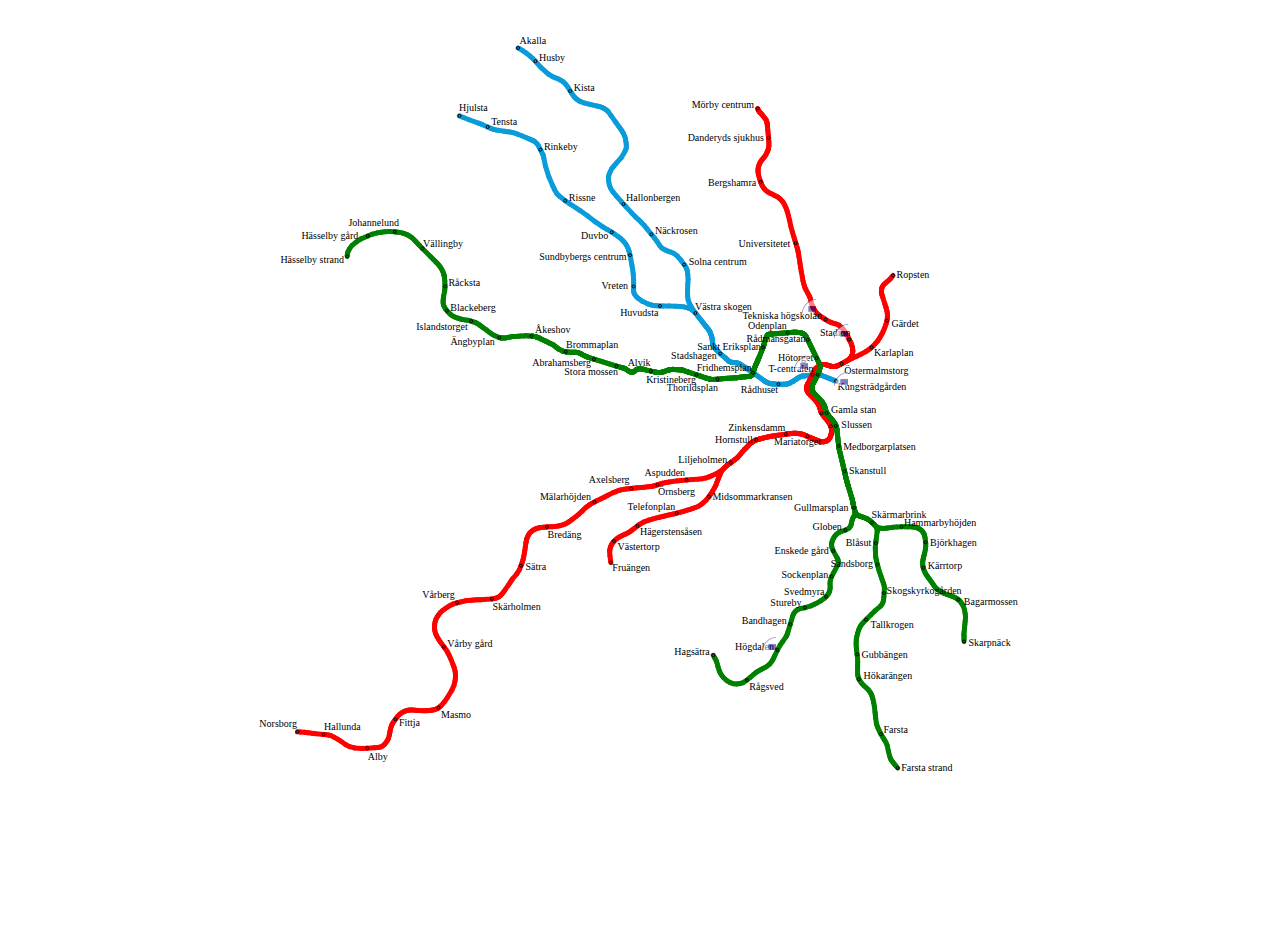
==== index.html @ 30576c3b "Initial version 0.1" ====
<!DOCTYPE html>

<html>
    <head>
    <meta charset="UTF-8">

        <title>Prototype</title>

        <meta name="viewport" content="width=device-width, initial-scale=1">
        <meta name="description" content="Grupp C1">

        <link rel="stylesheet" href="style.css" type="text/css" media="screen" />

        <!-- Internet Explorer -->
        <!--[if lt IE 9]>
            <link rel="stylesheet" type="text/css" href="mapplic/mapplic-ie.css">
            <script type="text/javascript" src="js/html5shiv.js"></script>
        <![endif]-->
    </head>
    <body>
    
    <script>
    function closep() {
        window.location.reload();
    }

    </script>

    <audio id="kung">
          <source src="audio/kung.mp3">
          <source src="audio/kung.ogg">
    </audio>
    <audio id="stadion">
          <source src="audio/stadion.mp3">
          <source src="audio/stadion.ogg">
    </audio>

<div id="container">

    <div class="Bullet_Container">
        <div onClick="document.getElementById('kung').play()" class="SC_Bullet bullet_1" data-showcase='{ 
                    "coords" : "74%,45",
                    "flicker_time":"2500,500",
                    "flicker_size":4.0,
                    "flicker_opacity":"0.5,1",
                    "flicker_color":"#0072bc,#0072bc",
                    "flicker_image":"img/icon.png",
                    "border_radius":"0,0",
                    "border_size":"0,0",
                    "tooltip_offset":"-37,38",
                    "tooltip_close" : "hover",
                    "panel_coords" : "10,50" }'>
        </div>
        <div class="SC_Tooltip tooltip">   
            <p>Kungsträdgården</p>
        </div>
        <div class="SC_Panel panel">
            <div class="popup_content">
                <iframe src="kung.html" width="100%" height="700px" frameBorder="0"></iframe>
            </div>
            <div class="popup_footer">
                <div class="nav">
                <p><a href="#" class="" onClick="window.location.reload()"><img src="img/close.png"/></p></a>
                <p class="SC_Next"><img src="img/tc_next.png">Station</p>
                </div>
            </div>
        </div>   

 <div class="SC_Bullet bullet_2" data-showcase='{ 
                    "coords" : "69%,43",
                    "flicker_time":"2500,500",
                    "flicker_size":4.0,
                    "flicker_opacity":"0.5,1",
                    "flicker_color":"#000000,#000000",
                   "flicker_image":"img/icon.png",
                    "border_radius":"500,700",
                    "border_size":"0,0",
                    "tooltip_offset":"-37,38",
                    "tooltip_close" : "hover",
                    "panel_coords" : "10,50" }'>
        </div>
        <div class="SC_Tooltip tooltip">    
            <p>T-Centralen</p>
        </div>
        <div class="SC_Panel panel">
            <div class="popup_content">
                <iframe src="tc.html" width="100%" height="700px" frameBorder="0"></iframe>
            </div>
            <div class="popup_footer">
                <div class="nav">
                <p><a href="#" class="" onClick="window.location.reload()"><img src="img/close.png"/></p></a>
                <p class="SC_Next"><img src="img/tekniska_next.png">Station</p>
                <p onClick="document.getElementById('kung').play()" class="SC_Prev"><img src="img/kung_prev.png">Station</p>
                </div>
            </div>
        </div>   
              
<div class="SC_Bullet bullet_3" data-showcase='{ 
                    "coords" : "70%,36",
                    "flicker_time":"2500,500",
                    "flicker_size":4.0,
                    "flicker_opacity":"0.5,1",
                    "flicker_color":"#bc0004,#bc0004",
                    "flicker_image":"img/icon.png",
                    "border_radius":"500,700",
                    "border_size":"0,0",
                    "tooltip_offset":"-37,38",
                    "tooltip_close" : "hover",
                    "panel_coords" : "10,50" }'>
        </div>
        <div class="SC_Tooltip tooltip">    
            <p>Tekniska Högskolan</p>
        </div>
        <div class="SC_Panel panel">
            <div class="popup_content">
                <iframe src="tekniska.html" width="100%" height="700px" frameBorder="0"></iframe>       
            </div>
            <div class="popup_footer">
                <div class="nav">
                <p><a href="#" class="" onClick="window.location.reload()"><img src="img/close.png"/></p></a>
                <p onClick="document.getElementById('stadion').play()" class="SC_Next"><img src="img/stadion_next.png">Station</p>  
                <p class="SC_Prev"><img src="img/tc_prev.png">Station</p>                  
                </div>
            </div>
        </div>  

<div onClick="document.getElementById('stadion').play()" class="SC_Bullet bullet_4" data-showcase='{ 
                    "coords" : "74%,39",
                    "flicker_time":"2500,500",
                    "flicker_size":4.0,
                    "flicker_opacity":"0.5,1",
                    "flicker_color":"#bc0004,#bc0004",
                    "flicker_image":"img/icon.png",
                    "border_radius":"500,700",
                    "border_size":"0,0",
                    "tooltip_offset":"-37,38",
                    "tooltip_close" : "hover",
                    "panel_coords" : "10,50" }'>
        </div>
        <div class="SC_Tooltip tooltip">    
            <p>Stadion</p>
        </div>
        <div class="SC_Panel panel">
            <div class="popup_content">
                <iframe src="stadion.html" width="100%" height="700px" frameBorder="0"></iframe>
            </div>
            <div class="popup_footer">
                <div class="nav">
                <p><a href="#" class="" onClick="window.location.reload()"><img src="img/close.png"/></p></a>
                <p class="SC_Next"><img src="img/hogdalen_next.png">Station</p>   
                <p class="SC_Prev"><img src="img/tekniska_prev.png">Station</p>                    
                </div>
            </div>
        </div>  

<div class="SC_Bullet bullet_5" data-showcase='{ 
                    "coords" : "65%,78",
                    "flicker_time":"2500,500",
                    "flicker_size":4.0,
                    "flicker_opacity":"0.5,1",
                    "flicker_color":"#007e01,#007e01",
                    "flicker_image":"img/icon.png",
                    "border_radius":"500,700",
                    "border_size":"0,0",
                    "tooltip_offset":"-37,38",
                    "tooltip_close" : "hover",
                    "panel_coords" : "10,50" }'>
        </div>
        <div class="SC_Tooltip tooltip">    
            <p>Högdalen</p></div>
        <div class="SC_Panel panel">
            <div class="popup_content">
                <iframe src="hogdalen.html" width="100%" height="700px" frameBorder="0"></iframe>
            </div>
            <div class="popup_footer">
                <div class="nav">
                <p><a href="#" class="" onClick="window.location.reload()"><img src="img/close.png"/></p></a>
                <p class="SC_Prev"><img src="img/stadion_prev.png">Station</p>                    
                </div>
            </div>
        </div>  
                   
    </div>

    <div id="content">
        <object class="tree" data="metro_map.svg"  type="image/svg+xml" >
            <embed class="tree" src="metro_map.svg"  type="image/svg+xml" />
        </object>

    </div>
</div>


<script type="text/javascript" src="js/jquery-1.11.1.min.js"></script>
<script type="text/javascript" src="js/jquery-showcase-2.2.min.js"></script>

<script type="text/javascript">
(function($){  //This functions first parameter is named $
   $(window).load(function(){
        $('#container').ShowCase();
   })
})(jQuery);  

 (function($){   jQuery.fn.mouseIsOver = function () {
    if($(this[0]).is(":hover"))
    {
        return true;
    }
    return false;
}; })(jQuery); 

 (function($){   setInterval(function(){
    var $bullet1 = $(".bullet_1");
    var $bullet2 = $(".bullet_2");
    var $bullet3 = $(".bullet_3");
    var $bullet4 = $(".bullet_4");
    var $bullet5 = $(".bullet_5");

    if($bullet1.mouseIsOver()) {
       $bullet1.css("background-image", "url(img/icon_big.png)");
    }
    else if ($bullet2.mouseIsOver()) {
        $bullet2.css("background-image", "url(img/icon_big.png)");
    } 
    else if ($bullet3.mouseIsOver()) {
        $bullet3.css("background-image", "url(img/icon_big.png)");
    } 
    else if ($bullet4.mouseIsOver()) {
        $bullet4.css("background-image", "url(img/icon_big.png)");
    } 
    else if ($bullet5.mouseIsOver()) {
        $bullet5.css("background-image", "url(img/icon_big.png)");
    } else {
       $bullet1.css("background-image", "url(img/icon.png)");
       $bullet2.css("background-image", "url(img/icon.png)");
       $bullet3.css("background-image", "url(img/icon.png)");
       $bullet4.css("background-image", "url(img/icon.png)");
       $bullet5.css("background-image", "url(img/icon.png)");
    }
}, 200);})(jQuery); 
</script>

</body>
</html>
---- style.css ----
#label1 {
    left:160px;
    top:105px;
    width:90px;
    -webkit-transform: rotate(20deg);
    -moz-transform: rotate(20deg);
}

#label2 {
    left:460px;
    top:285px;
    width:150px;
    -webkit-transform: rotate(-15deg);
    -moz-transform: rotate(-15deg);
}

#labelback {
    left:0;
    top:0;
    width:100%;
    -webkit-transform: rotate(0deg);
    -moz-transform: rotate(0deg);

}

div.label {
    padding:10px;
    font-family: Helvetica Neue;
    font-size: 12px;
    line-height: 14px;
    position: absolute;
    color:#aaa;
    -webkit-user-select:none;
	-moz-user-select:none;
}

div.label:hover {
    color:#333;
    cursor:pointer;
    cursor:hand;
}

.tree {
     pointer-events: none;

}

#content {
    position:relative;
     margin: 0 auto;
    top: 0;
    left: 0;
    width: 0;
    max-width: 100%;
    min-width: 800px;

}


#blackcover{
    height:100vh;
    width:100vw;
    position:absolute;
    background-color: #000000;
    z-index:1;
    color:#FFF;
    opacity: 0.33;
    display:block;
}

#container {
  width: 800px;
    position:relative;
    left:0;
    top:0;
    margin: 0 auto;

}

.showcase {position:relative;}/* MAIN SHOWCASE CONTAINER */
.Bullet_Container{
    margin: 0 auto;
    width:inherit;
    height:inherit;
    max-width: 100%;
    min-width: 0px;
    width: 100%;
    z-index:9;
 
}

/* .Bullet_Container{width:inherit;height:inherit;position:absolute;z-index:9;} */

.SC_Bullet {position:absolute;overflow:visible;background-repeat:no-repeat;z-index:9;}/* BULLET STYLES */

.SC_flicker {animation-fill-mode:forwards; border-style:solid;}
div.SC_Tooltip {position:absolute;overflow:visible;cursor:default;opacity:0;visibility:hidden;z-index:10;}/* CONTENT DIV INSIDE TOOLTIP */
div.SC_Tooltip a {text-decoration:none;cursor:pointer;}/* TOOLTIP ANCHORS */
div.SC_Panel {visibility:hidden;opacity:0;position:absolute;z-index:15;top:0;left:0;}
.SC_Close, .SC_Next, .SC_Prev {cursor:pointer;}


.bullet,.bullet_1,.bullet_2,.bullet_3,.bullet_4,.bullet_5  {
    width:16px;
    height:16px;
}

.tooltip:before{
    content:' ';
    display: block;
    position: absolute;
    left: 40px;
    top: -20px;
    width: 4px;
    height: 14px;
    border-color:rgba(51,51,51,0.25);
    border-width: 1px;
    border-style: none none solid solid;
    background-color: #333333;
    box-shadow:0px 2px 2px 0px rgba(51,51,51,0.15);
    transform: rotate(45deg);
    -webkit-transform: rotate(45deg);
    -moz-transform: rotate(45deg);}

.tooltip     {cursor:pointer;padding-top:0px;padding-left:3px;padding-right:3px;background:rgba(51,51,51,0.5);border-radius:2px;border:1px solid rgba(51,51,51,0.25);box-shadow:2px 2px 2px 0px rgba(51,51,51,0.15);width:auto;}
.tooltip p {cursor:pointer;font-family:'open_sanslight',sans;font-size:19px;color:#FFFFFF;line-height:2px;}

.panel {left:0 !important; top:0 !important; width:100%; height:auto; margin-left:-20px;background-color: rgba(255,255,255,255.25); }

.popup_content {padding:0px;padding-bottom:0px;margin-top:0px; color: #FFFFFF; }



.popup_footer {width:100%;border-bottom:2px solid rgba(255,255,255,0.5);padding:10px 0;}
.popup_footer .popup_title {font-family:'open_sanslight',sans;font-size:22px;color:#FFFFFF;padding:20px 0 20px 25px;}
.popup_footer .nav {float:right;padding-right:1px;margin-top:20px;color:#FFFFFF}
.popup_footer .nav p {float:right;color:#FFFFFF;margin-right:25px;opacity:0.5;text-transform:uppercase;transition:all 0.5s ease;}
.popup_footer .nav p:hover {opacity:1;}

.popup_footer .nav img {
    width:130px;
}
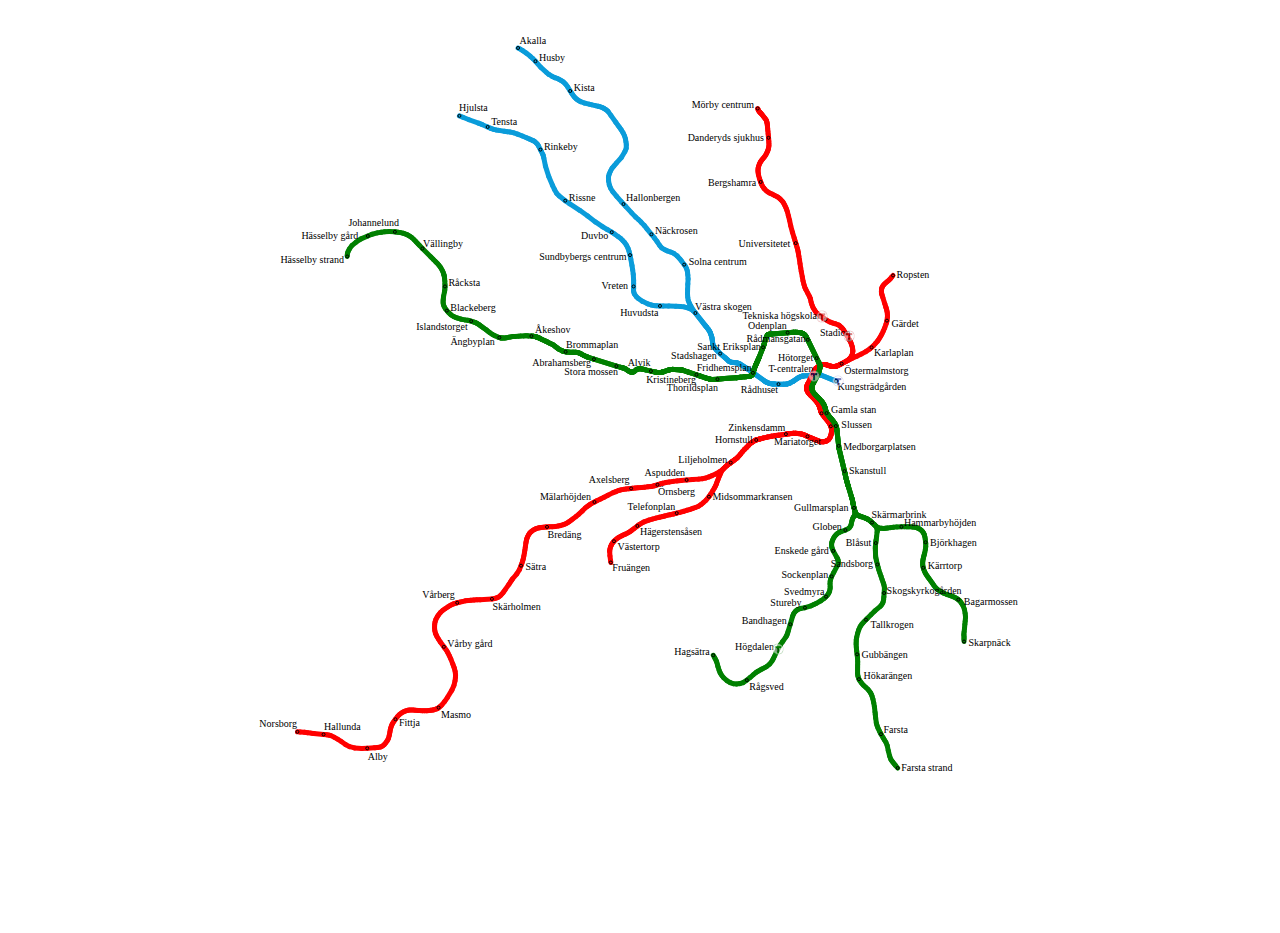
==== commit 28aed303: "Smaller T-Icons" ====
--- a/index.html
+++ b/index.html
@@ -13,7 +13,6 @@
 
         <!-- Internet Explorer -->
         <!--[if lt IE 9]>
-            <link rel="stylesheet" type="text/css" href="mapplic/mapplic-ie.css">
             <script type="text/javascript" src="js/html5shiv.js"></script>
         <![endif]-->
     </head>
@@ -38,21 +37,109 @@
 <div id="container">
 
     <div class="Bullet_Container">
+
+    <!-- Each Bullet can pulse/Flicker at different speeds and configurations. To enable flickering use: 
+        "flicker" : true
+       
+        You can control the Speed and Delay of the Bullet Flicker. The Delay will create a pause between each Flicker. To set the speed to 2000 milliseconds (2 seconds) and the Delay to 500 milliseconds (0.5 seconds), use: 
+        "flicker_time" : "2000,500"
+       
+        You can apply CSS3 easing to the Flicker Animation using: 
+        "flicker_effect" : "ease-in-out"
+
+        Bullet Sizes can be animated using the flicker_size property. This setting uses a factor of the current size to determine the new size to animate to. For example, to animate the Bullet from it's current size to double it's current size, use: 
+        "flicker_size" : 2
+
+        To animate the Bullet Opacity from 25% to 100%, use: 
+        "flicker_opacity" : "0.25,1"
+
+        To animate the Bullet Color from Black to White, use: 
+        "flicker_color" : "#000000,#FFFFFF"
+
+        You can use an image for the Bullet using the flicker_image setting. Make sure your dimensions in the Bullet style are correct. 
+        "flicker_image" : "path/to/bullet_image.png"
+
+        To animate the Border Radius from 10 to 100, use: 
+        "border_radius" : "10,100"
+
+        To animate the Border Size from 1 to 100, use: 
+        "border_size" : "1,100"
+
+        To animate the Border Color from Black to White, use: 
+        "border_color" : "#000000,#FFFFFF"
+
+        Tooltips are positioned based on where the Bullet is. So, if the Bullet is moving along a Path, the Tooltip will open wherever the Bullet is. To offset the Tooltip position 20 to right of the Bullet and 50 down from the Bullet, use: 
+        "tooltip_offset" : "20,50"
+
+        To have the tooltip open in 1000ms and close in 500ms, use: 
+        "tooltip_speed" : "1000,500"
+
+        To have the tooltip open with an easing effect of 'ease' and close with 'ease-out', use: 
+        "tooltip_effect" : "ease, ease-out"
+
+        You can close the tooltip when the user mouses out (hover), or when they click on the tooltip. 
+        "tooltip_close" : "click"
+
+        When the user hovers a Bullet, the Tooltip appears. When they click the Tooltip, the Panel appears. All of the Bullets will still be visible, however you can hide all Bullets except for the Bullet associated with the current Panel, using: 
+        "hideBullets" : true
+
+        To set the animation speed of the Panel to 500ms in and 1000ms out, use: 
+        "panel_speed" : "500,1000"
+
+        To set the easing of the Panel in to 'ease' and out to 'ease-out', use: 
+        "panel_effect" : "ease,ease-out"
+
+        You can position the Panel the same way you position Bullets. To position a Panel at 10% over and 50% down from the top left corner of your Showcase, use: 
+        "panel_coords" : "10,50"
+
+
+        // Advanced controls //
+
+        Advanced Path movements are optional. Bullet positioning uses percentages of the total size of your Showcase. If the Bullet isn't moving vertically, it means you need to provide a height to your Showcase. To position a Bullet 10% in from the left and 50% down, use:
+        "coords" : "10,50"
+
+        The above works the same as CSS left and top properties, respectively. Negative values are supported. You can extend this and make your Bullet move along a Path. With paths, the above settings sets your Bullet in the starting position. To start at 10%,50% then move to 100%,20% - then move to 30%,50%, use:
+        "path" : "100,20 || 30,50"
+
+        Coordinate sets are separated using ||. The Bullet will start at the "coords" position, and if the "path" setting is supplied it will animate through the Coordinate points in the "path" setting. Each point in the path can have a unique speed and delay. The above example has 3 points.
+        "path_time" : "1000,0 || 500,2000 || 1500,3000"
+
+        The "path_time" setting accepts 2 values the Speed and Delay. Similar to the "path" setting, values for each point along the path are separated using ||. The first point ("coords" : "10%,50%") will now have a Speed of 1000ms and a delay of 0. The second point (100%,20%) will have speed of 500ms and a delay of 2000ms. And the last point (30%,50%) will have a speed of 1500ms and a delay of 3000ms.!!Each Path Point must have a defined Speed and Delay!!
+        Once your path is setup, you can easily create a loop, by setting the last path position to return home: 
+        "path" : "100,20 || 30,50" || "10,50"
+
+        then enable looping with: 
+        "loop_path" : true
+
+        You can create auto-popup Tooltips for your Path movement using the "path_tip" setting. This setting accepts an ID to a pre-designed tooltip. For example, using the looped path we created above, we can halt path movement on the second position and popup a tooltip with the ID of "tooltip_for_bullet_2", using: 
+        "path_tip" : "false, tooltip_for_bullet_2, false"
+
+        All you need to do is style a little Tooltip however you like, give it a specific ID and pass it into the corresponding position inside the "path_tip" setting. Showcase will automatically position it based on the position of your Bullet. To offset it 20 to the right and up 30 use: 
+        "path_tip_offset" : "0,0 || 20,-30 || 0,0"
+
+        Bullets colors are set using the "flicker_color" setting, however you can convert that into an animated gradient. To set the background size of the gradient to 50% width and 100% height, use: 
+        "flicker_gradient" : "50,100"
+
+        You can also set the gradient stops using: 
+        "gradient_points" : "40,90"
+    -->
+
+      <!-- KUNGTRÄDGÅRDEN -->
         <div onClick="document.getElementById('kung').play()" class="SC_Bullet bullet_1" data-showcase='{ 
-                    "coords" : "74%,45",
-                    "flicker_time":"2500,500",
-                    "flicker_size":4.0,
+                    "coords" : "74%,45.7",
+                    "flicker_time":"1000,500",
+                    "flicker_size":2.0,
                     "flicker_opacity":"0.5,1",
                     "flicker_color":"#0072bc,#0072bc",
-                    "flicker_image":"img/icon.png",
+                    "flicker_image":"img/icon_bla.png",
                     "border_radius":"0,0",
                     "border_size":"0,0",
                     "tooltip_offset":"-37,38",
                     "tooltip_close" : "hover",
                     "panel_coords" : "10,50" }'>
         </div>
-        <div class="SC_Tooltip tooltip">   
-            <p>Kungsträdgården</p>
+       <div class="SC_Tooltip">   
+            <p></p>
         </div>
         <div class="SC_Panel panel">
             <div class="popup_content">
@@ -65,22 +152,22 @@
                 </div>
             </div>
         </div>   
-
+  <!-- T-CENTRALEN -->
  <div class="SC_Bullet bullet_2" data-showcase='{ 
-                    "coords" : "69%,43",
-                    "flicker_time":"2500,500",
-                    "flicker_size":4.0,
+                    "coords" : "71%,45",
+                    "flicker_time":"1000,500",
+                    "flicker_size":2.0,
                     "flicker_opacity":"0.5,1",
                     "flicker_color":"#000000,#000000",
-                   "flicker_image":"img/icon.png",
+                   "flicker_image":"icon_bla.png",
                     "border_radius":"500,700",
                     "border_size":"0,0",
                     "tooltip_offset":"-37,38",
                     "tooltip_close" : "hover",
                     "panel_coords" : "10,50" }'>
         </div>
-        <div class="SC_Tooltip tooltip">    
-            <p>T-Centralen</p>
+        <div class="SC_Tooltip">    
+            <p></p>
         </div>
         <div class="SC_Panel panel">
             <div class="popup_content">
@@ -95,21 +182,22 @@
             </div>
         </div>   
               
+              <!-- TEKNISKA HÖGSKOLAN -->
 <div class="SC_Bullet bullet_3" data-showcase='{ 
-                    "coords" : "70%,36",
-                    "flicker_time":"2500,500",
-                    "flicker_size":4.0,
+                    "coords" : "72%,37.5",
+                    "flicker_time":"1000,500",
+                    "flicker_size":2.0,
                     "flicker_opacity":"0.5,1",
                     "flicker_color":"#bc0004,#bc0004",
-                    "flicker_image":"img/icon.png",
+                    "flicker_image":"img/icon_rod.png",
                     "border_radius":"500,700",
                     "border_size":"0,0",
                     "tooltip_offset":"-37,38",
                     "tooltip_close" : "hover",
                     "panel_coords" : "10,50" }'>
         </div>
-        <div class="SC_Tooltip tooltip">    
-            <p>Tekniska Högskolan</p>
+        <div class="SC_Tooltip">    
+            <p></p>
         </div>
         <div class="SC_Panel panel">
             <div class="popup_content">
@@ -124,21 +212,22 @@
             </div>
         </div>  
 
+ <!-- STADION -->
 <div onClick="document.getElementById('stadion').play()" class="SC_Bullet bullet_4" data-showcase='{ 
-                    "coords" : "74%,39",
-                    "flicker_time":"2500,500",
-                    "flicker_size":4.0,
+                    "coords" : "75.4%,40",
+                    "flicker_time":"1000,500",
+                    "flicker_size":2.0,
                     "flicker_opacity":"0.5,1",
                     "flicker_color":"#bc0004,#bc0004",
-                    "flicker_image":"img/icon.png",
+                    "flicker_image":"img/icon_rod.png",
                     "border_radius":"500,700",
                     "border_size":"0,0",
                     "tooltip_offset":"-37,38",
                     "tooltip_close" : "hover",
                     "panel_coords" : "10,50" }'>
         </div>
-        <div class="SC_Tooltip tooltip">    
-            <p>Stadion</p>
+        <div class="SC_Tooltip">    
+            <p></p>
         </div>
         <div class="SC_Panel panel">
             <div class="popup_content">
@@ -152,22 +241,23 @@
                 </div>
             </div>
         </div>  
-
+ <!-- HÖGDALEN -->
 <div class="SC_Bullet bullet_5" data-showcase='{ 
-                    "coords" : "65%,78",
-                    "flicker_time":"2500,500",
-                    "flicker_size":4.0,
+                    "coords" : "66.5%,79",
+                    "flicker_time":"1000,500",
+                    "flicker_size":2.0,
                     "flicker_opacity":"0.5,1",
                     "flicker_color":"#007e01,#007e01",
-                    "flicker_image":"img/icon.png",
+                    "flicker_image":"img/icon_gron.png",
                     "border_radius":"500,700",
                     "border_size":"0,0",
                     "tooltip_offset":"-37,38",
                     "tooltip_close" : "hover",
                     "panel_coords" : "10,50" }'>
         </div>
-        <div class="SC_Tooltip tooltip">    
-            <p>Högdalen</p></div>
+        <div class="SC_Tooltip">    
+            <p></p>
+        </div>
         <div class="SC_Panel panel">
             <div class="popup_content">
                 <iframe src="hogdalen.html" width="100%" height="700px" frameBorder="0"></iframe>
@@ -217,25 +307,25 @@
     var $bullet5 = $(".bullet_5");
 
     if($bullet1.mouseIsOver()) {
-       $bullet1.css("background-image", "url(img/icon_big.png)");
+       $bullet1.css("background-image", "url(img/icon_big_bla.png)");
     }
     else if ($bullet2.mouseIsOver()) {
-        $bullet2.css("background-image", "url(img/icon_big.png)");
+        $bullet2.css("background-image", "url(img/icon_big_bla.png)");
     } 
     else if ($bullet3.mouseIsOver()) {
-        $bullet3.css("background-image", "url(img/icon_big.png)");
+        $bullet3.css("background-image", "url(img/icon_big_rod.png)");
     } 
     else if ($bullet4.mouseIsOver()) {
-        $bullet4.css("background-image", "url(img/icon_big.png)");
+        $bullet4.css("background-image", "url(img/icon_big_rod.png)");
     } 
     else if ($bullet5.mouseIsOver()) {
-        $bullet5.css("background-image", "url(img/icon_big.png)");
+        $bullet5.css("background-image", "url(img/icon_big_gron.png)");
     } else {
-       $bullet1.css("background-image", "url(img/icon.png)");
-       $bullet2.css("background-image", "url(img/icon.png)");
-       $bullet3.css("background-image", "url(img/icon.png)");
-       $bullet4.css("background-image", "url(img/icon.png)");
-       $bullet5.css("background-image", "url(img/icon.png)");
+       $bullet1.css("background-image", "url(img/icon_bla.png)");
+       $bullet2.css("background-image", "url(img/icon_bla.png)");
+       $bullet3.css("background-image", "url(img/icon_rod.png)");
+       $bullet4.css("background-image", "url(img/icon_rod.png)");
+       $bullet5.css("background-image", "url(img/icon_gron.png)");
     }
 }, 200);})(jQuery); 
 </script>
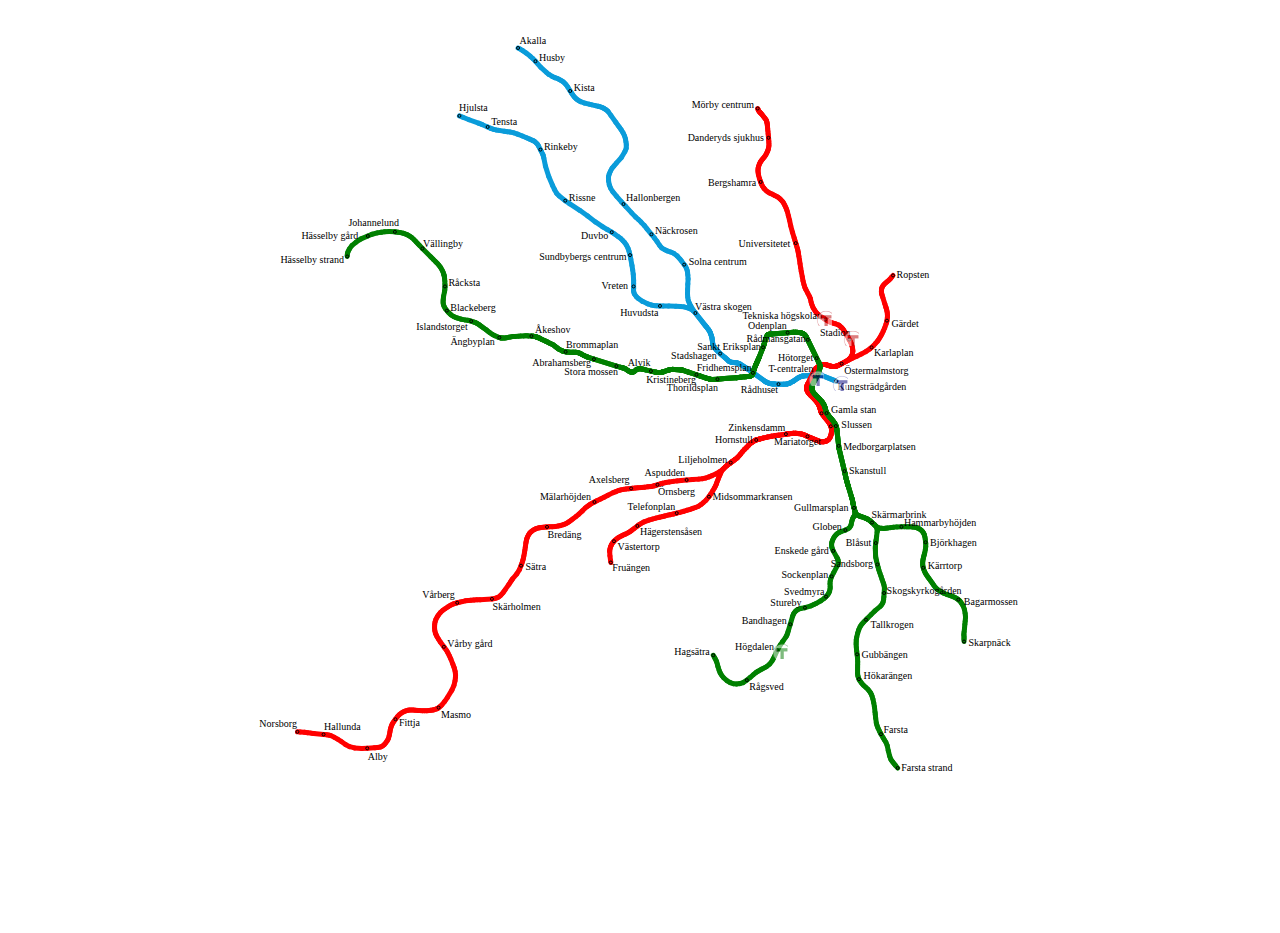
==== commit 719c36d8: "Version 0.3" ====
--- a/index.html
+++ b/index.html
@@ -5,8 +5,8 @@
     <meta charset="UTF-8">
 
         <title>Prototype</title>
-
-        <meta name="viewport" content="width=device-width, initial-scale=1">
+        <meta name="viewport" content="width=device-width, initial-scale=1.0, maximum-scale=1.0, user-scalable=no" />
+
         <meta name="description" content="Grupp C1">
 
         <link rel="stylesheet" href="style.css" type="text/css" media="screen" />
@@ -16,12 +16,14 @@
             <script type="text/javascript" src="js/html5shiv.js"></script>
         <![endif]-->
     </head>
-    <body>
+  <body>
     
     <script>
     function closep() {
         window.location.reload();
     }
+    
+
 
     </script>
 
@@ -33,6 +35,14 @@
           <source src="audio/stadion.mp3">
           <source src="audio/stadion.ogg">
     </audio>
+    <audio id="tc">
+          <source src="audio/tc.mp3">
+          <source src="audio/tc.ogg">
+    </audio>
+     <audio id="tekniska">
+          <source src="audio/tekniska.mp3">
+          <source src="audio/tekniska.ogg">
+    </audio>
 
 <div id="container">
 
@@ -124,7 +134,7 @@
         "gradient_points" : "40,90"
     -->
 
-      <!-- KUNGTRÄDGÅRDEN -->
+<!-- KUNGSTRÄDGÅRDEN -->
         <div onClick="document.getElementById('kung').play()" class="SC_Bullet bullet_1" data-showcase='{ 
                     "coords" : "74%,45.7",
                     "flicker_time":"1000,500",
@@ -143,23 +153,24 @@
         </div>
         <div class="SC_Panel panel">
             <div class="popup_content">
-                <iframe src="kung.html" width="100%" height="700px" frameBorder="0"></iframe>
-            </div>
-            <div class="popup_footer">
-                <div class="nav">
-                <p><a href="#" class="" onClick="window.location.reload()"><img src="img/close.png"/></p></a>
-                <p class="SC_Next"><img src="img/tc_next.png">Station</p>
+                <iframe src="1.html" width="100%" height="700px" frameBorder="0"></iframe>
+            </div>
+            <div class="popup_footer">
+                <div class="nav">
+                <p><a href="#" class="" onClick="window.location.reload()"><img src="img/close.png"/></p></a>
+                <p class="SC_Next"><img src="img/2/next.png">Station</p>
                 </div>
             </div>
         </div>   
+
   <!-- T-CENTRALEN -->
- <div class="SC_Bullet bullet_2" data-showcase='{ 
+ <div onClick="document.getElementById('tc').play()" class="SC_Bullet bullet_2" data-showcase='{ 
                     "coords" : "71%,45",
                     "flicker_time":"1000,500",
                     "flicker_size":2.0,
                     "flicker_opacity":"0.5,1",
                     "flicker_color":"#000000,#000000",
-                   "flicker_image":"icon_bla.png",
+                   "flicker_image":"img/icon_bla.png",
                     "border_radius":"500,700",
                     "border_size":"0,0",
                     "tooltip_offset":"-37,38",
@@ -171,19 +182,19 @@
         </div>
         <div class="SC_Panel panel">
             <div class="popup_content">
-                <iframe src="tc.html" width="100%" height="700px" frameBorder="0"></iframe>
-            </div>
-            <div class="popup_footer">
-                <div class="nav">
-                <p><a href="#" class="" onClick="window.location.reload()"><img src="img/close.png"/></p></a>
-                <p class="SC_Next"><img src="img/tekniska_next.png">Station</p>
-                <p onClick="document.getElementById('kung').play()" class="SC_Prev"><img src="img/kung_prev.png">Station</p>
+                <iframe src="2.html" width="100%" height="700px" frameBorder="0"></iframe>
+            </div>
+            <div class="popup_footer">
+                <div class="nav">
+                <p><a href="#" class="" onClick="window.location.reload()"><img src="img/close.png"/></p></a>
+                <p class="SC_Next"><img src="img/3/next.png">Station</p>
+                <p class="SC_Prev"><img src="img/1/prev.png">Station</p>
                 </div>
             </div>
         </div>   
               
-              <!-- TEKNISKA HÖGSKOLAN -->
-<div class="SC_Bullet bullet_3" data-showcase='{ 
+<!-- TEKNISKA HÖGSKOLAN -->
+<div onClick="document.getElementById('tekniska').play()" class="SC_Bullet bullet_3" data-showcase='{ 
                     "coords" : "72%,37.5",
                     "flicker_time":"1000,500",
                     "flicker_size":2.0,
@@ -201,13 +212,13 @@
         </div>
         <div class="SC_Panel panel">
             <div class="popup_content">
-                <iframe src="tekniska.html" width="100%" height="700px" frameBorder="0"></iframe>       
-            </div>
-            <div class="popup_footer">
-                <div class="nav">
-                <p><a href="#" class="" onClick="window.location.reload()"><img src="img/close.png"/></p></a>
-                <p onClick="document.getElementById('stadion').play()" class="SC_Next"><img src="img/stadion_next.png">Station</p>  
-                <p class="SC_Prev"><img src="img/tc_prev.png">Station</p>                  
+                <iframe src="3.html" width="100%" height="700px" frameBorder="0"></iframe>       
+            </div>
+            <div class="popup_footer">
+                <div class="nav">
+                <p><a href="#" class="" onClick="window.location.reload()"><img src="img/close.png"/></p></a>
+                <p class="SC_Next"><img src="img/4/next.png">Station</p>  
+                <p class="SC_Prev"><img src="img/2/prev.png">Station</p>                  
                 </div>
             </div>
         </div>  
@@ -231,13 +242,13 @@
         </div>
         <div class="SC_Panel panel">
             <div class="popup_content">
-                <iframe src="stadion.html" width="100%" height="700px" frameBorder="0"></iframe>
-            </div>
-            <div class="popup_footer">
-                <div class="nav">
-                <p><a href="#" class="" onClick="window.location.reload()"><img src="img/close.png"/></p></a>
-                <p class="SC_Next"><img src="img/hogdalen_next.png">Station</p>   
-                <p class="SC_Prev"><img src="img/tekniska_prev.png">Station</p>                    
+                <iframe src="4.html" width="100%" height="700px" frameBorder="0"></iframe>
+            </div>
+            <div class="popup_footer">
+                <div class="nav">
+                <p><a href="#" class="" onClick="window.location.reload()"><img src="img/close.png"/></p></a>
+                <p class="SC_Next"><img src="img/5/next.png">Station</p>   
+                <p class="SC_Prev"><img src="img/3/prev.png">Station</p>                    
                 </div>
             </div>
         </div>  
@@ -260,12 +271,12 @@
         </div>
         <div class="SC_Panel panel">
             <div class="popup_content">
-                <iframe src="hogdalen.html" width="100%" height="700px" frameBorder="0"></iframe>
-            </div>
-            <div class="popup_footer">
-                <div class="nav">
-                <p><a href="#" class="" onClick="window.location.reload()"><img src="img/close.png"/></p></a>
-                <p class="SC_Prev"><img src="img/stadion_prev.png">Station</p>                    
+                <iframe src="5.html" width="100%" height="700px" frameBorder="0"></iframe>
+            </div>
+            <div class="popup_footer">
+                <div class="nav">
+                <p><a href="#" class="" onClick="window.location.reload()"><img src="img/close.png"/></p></a>
+                <p class="SC_Prev"><img src="img/4/prev.png">Station</p>                    
                 </div>
             </div>
         </div>  
@@ -285,6 +296,13 @@
 <script type="text/javascript" src="js/jquery-showcase-2.2.min.js"></script>
 
 <script type="text/javascript">
+
+ (function($){  
+
+  $('.bullet_5').on({ 'tap' : function(){ alert("Hello"); } });
+
+})(jQuery);  
+
 (function($){  //This functions first parameter is named $
    $(window).load(function(){
         $('#container').ShowCase();
@@ -292,7 +310,7 @@
 })(jQuery);  
 
  (function($){   jQuery.fn.mouseIsOver = function () {
-    if($(this[0]).is(":hover"))
+    if($(this[0]).is(":hover") && (navigator.userAgent.indexOf('iPad') == -1))
     {
         return true;
     }
@@ -308,6 +326,7 @@
 
     if($bullet1.mouseIsOver()) {
        $bullet1.css("background-image", "url(img/icon_big_bla.png)");
+       $bullet1.css("margin-right", "120px");
     }
     else if ($bullet2.mouseIsOver()) {
         $bullet2.css("background-image", "url(img/icon_big_bla.png)");
--- a/style.css
+++ b/style.css
@@ -135,7 +135,7 @@
 .popup_footer {width:100%;border-bottom:2px solid rgba(255,255,255,0.5);padding:10px 0;}
 .popup_footer .popup_title {font-family:'open_sanslight',sans;font-size:22px;color:#FFFFFF;padding:20px 0 20px 25px;}
 .popup_footer .nav {float:right;padding-right:1px;margin-top:20px;color:#FFFFFF}
-.popup_footer .nav p {float:right;color:#FFFFFF;margin-right:25px;opacity:0.5;text-transform:uppercase;transition:all 0.5s ease;}
+.popup_footer .nav p {float:right;color:#FFFFFF;/* margin-right:25px; */opacity:0.5;text-transform:uppercase;transition:all 0.5s ease;}
 .popup_footer .nav p:hover {opacity:1;}
 
 .popup_footer .nav img {
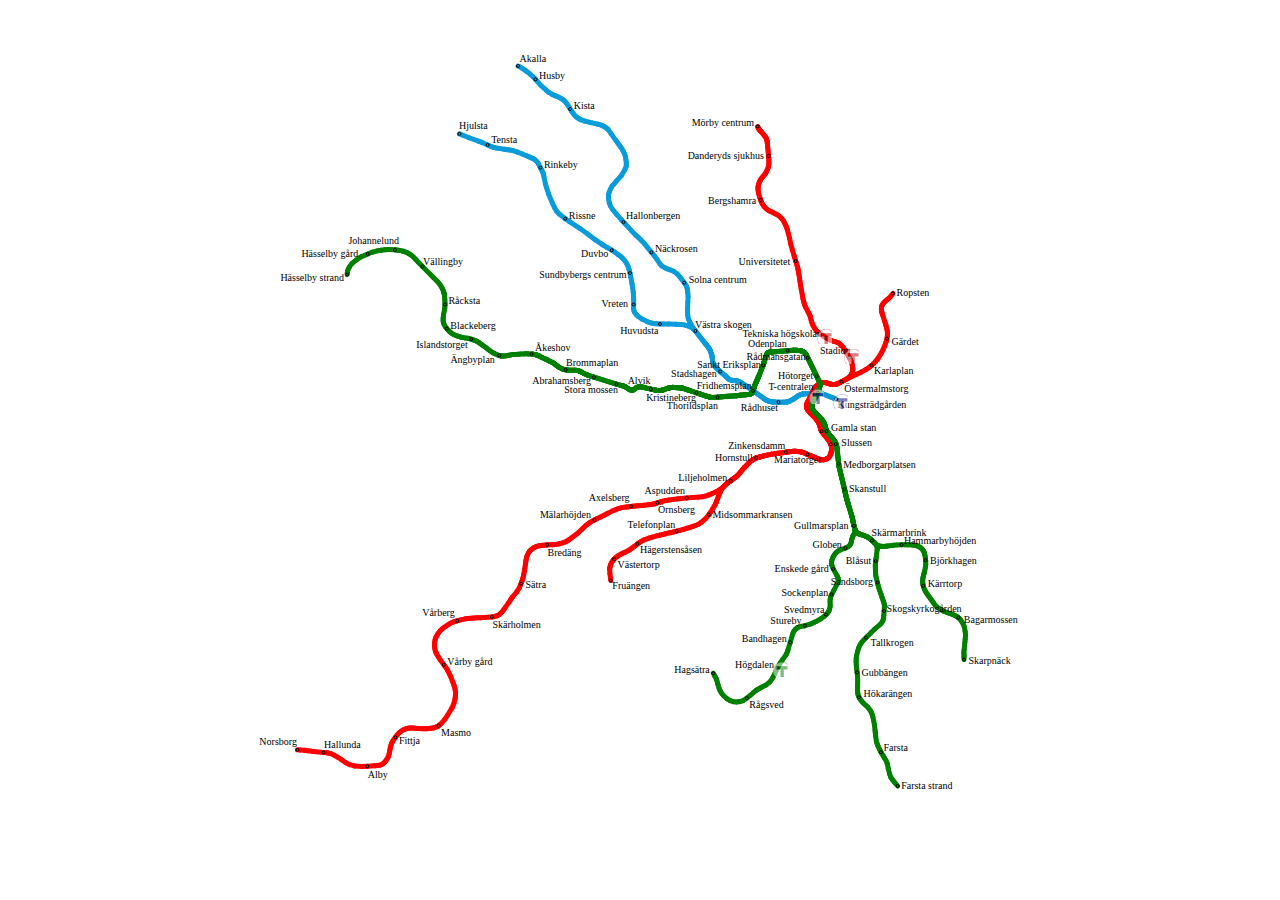
==== commit 70133310: "Version 0.4" ====
--- a/index.html
+++ b/index.html
@@ -15,15 +15,15 @@
         <!--[if lt IE 9]>
             <script type="text/javascript" src="js/html5shiv.js"></script>
         <![endif]-->
+
+
     </head>
   <body>
-    
+
     <script>
     function closep() {
         window.location.reload();
     }
-    
-
 
     </script>
 
@@ -44,6 +44,11 @@
           <source src="audio/tekniska.ogg">
     </audio>
 
+<iframe id="targetFrame" src="" width="100%" height="auto" frameBorder="0"></iframe>
+
+
+
+
 <div id="container">
 
     <div class="Bullet_Container">
@@ -135,7 +140,7 @@
     -->
 
 <!-- KUNGSTRÄDGÅRDEN -->
-        <div onClick="document.getElementById('kung').play()" class="SC_Bullet bullet_1" data-showcase='{ 
+        <div id="click1" title="Kungsträdgården" alt="Kungsträdgården"  class="SC_Bullet bullet_1" data-showcase='{ 
                     "coords" : "74%,45.7",
                     "flicker_time":"1000,500",
                     "flicker_size":2.0,
@@ -152,19 +157,53 @@
             <p></p>
         </div>
         <div class="SC_Panel panel">
+
             <div class="popup_content">
-                <iframe src="1.html" width="100%" height="700px" frameBorder="0"></iframe>
-            </div>
-            <div class="popup_footer">
-                <div class="nav">
-                <p><a href="#" class="" onClick="window.location.reload()"><img src="img/close.png"/></p></a>
-                <p class="SC_Next"><img src="img/2/next.png">Station</p>
-                </div>
-            </div>
+               
+         
+          
+             <div id="footer" align="center">   
+
+   <!-- <img class="imagesrc" src="img/1/station_img.jpg" /> -->
+
+    <div id="docsbuttons">
+
+            <a class="nav" onClick="document.getElementById('targetFrame').contentWindow.$('ul').previous();"><img src="img/prev.png"/></a>
+
+            <span onclick="document.getElementById('targetFrame').contentWindow.$('ul').gotoSlide(0);"><img src="img/1/01.jpg"/></span> &nbsp; 
+
+            <span onclick="document.getElementById('targetFrame').contentWindow.$('ul').gotoSlide(1);"><img src="img/1/02.jpg"/></span> &nbsp; 
+
+            <span onclick="document.getElementById('targetFrame').contentWindow.$('ul').gotoSlide(2);"><img src="img/1/03.jpg"/></span> &nbsp; 
+
+            <span onclick="document.getElementById('targetFrame').contentWindow.$('ul').gotoSlide(3);"><img src="img/1/04.jpg"/></span> &nbsp; 
+
+            <a class="nav" onClick="document.getElementById('targetFrame').contentWindow.$('ul').next();"><img src="img/next.png"/></a>
+
+    </div><br />
+
+
+        <div id="footer_btn">
+            <img src="img/1/station_img_1.jpg" alt="" usemap="#logos1" />
+
+            <map name="logos1">
+            <area  href="javascript:void(0);" shape="circle" coords="119,107,33" onClick="document.getElementById('tc').play()" id="click2" class="SC_Next" title="T-Centralen" alt="T-Centralen" />
+            <area  href="javascript:void(0);" shape="circle" coords="199,107,33" id="click1" title="Kungsträdgården" alt="Kungsträdgården" />
+            <area shape="default" nohref="nohref" title="Default" alt="Default"/>
+            </map>
+
+
+ 
+            <a href="#" id='clickclose' class="" onClick="window.location.reload()"><img src="img/close.png"/></a> 
+        </div>
+               
+        </div>
+             </div>  
+        
         </div>   
 
   <!-- T-CENTRALEN -->
- <div onClick="document.getElementById('tc').play()" class="SC_Bullet bullet_2" data-showcase='{ 
+ <div id="click2" title="T-Centralen" alt="T-Centralen" class="SC_Bullet bullet_2" data-showcase='{ 
                     "coords" : "71%,45",
                     "flicker_time":"1000,500",
                     "flicker_size":2.0,
@@ -182,19 +221,113 @@
         </div>
         <div class="SC_Panel panel">
             <div class="popup_content">
-                <iframe src="2.html" width="100%" height="700px" frameBorder="0"></iframe>
-            </div>
-            <div class="popup_footer">
-                <div class="nav">
-                <p><a href="#" class="" onClick="window.location.reload()"><img src="img/close.png"/></p></a>
-                <p class="SC_Next"><img src="img/3/next.png">Station</p>
-                <p class="SC_Prev"><img src="img/1/prev.png">Station</p>
-                </div>
-            </div>
+          
+             <div id="footer" align="center">   
+
+   <!-- <img class="imagesrc" src="img/1/station_img.jpg" /> -->
+
+    <div id="docsbuttons">
+
+            <a class="nav" onClick="document.getElementById('targetFrame').contentWindow.$('ul').previous();"><img src="img/prev.png"/></a>
+
+            <span onclick="document.getElementById('targetFrame').contentWindow.$('ul').gotoSlide(0);"><img src="img/2/01.jpg"/></span> &nbsp; 
+
+            <span onclick="document.getElementById('targetFrame').contentWindow.$('ul').gotoSlide(1);"><img src="img/2/02.jpg"/></span> &nbsp; 
+
+            <span onclick="document.getElementById('targetFrame').contentWindow.$('ul').gotoSlide(2);"><img src="img/2/03.jpg"/></span> &nbsp; 
+
+            <span onclick="document.getElementById('targetFrame').contentWindow.$('ul').gotoSlide(3);"><img src="img/2/04.jpg"/></span> &nbsp; 
+
+            <a class="nav" onClick="document.getElementById('targetFrame').contentWindow.$('ul').next();"><img src="img/next.png"/></a>
+
+    </div><br />
+
+
+        <div id="footer_btn">
+            <img src="img/2/station_img_1.jpg" alt="" usemap="#logos2" />
+
+            <map name="logos2">
+            <area  href="javascript:void(0);" shape="circle" coords="119,107,33" id="click2" title="T-Centralen" alt="T-Centralen" />
+            <area  href="javascript:void(0);" shape="circle" coords="199,107,33" onClick="document.getElementById('kung').play()" id="click1" class="SC_Prev" title="Kungsträdgården" alt="Kungsträdgården" />
+            <area shape="default" nohref="nohref" title="Default" alt="Default"/>
+            </map>
+
+
+ 
+            <a id='clickclose' class="" onClick="window.location.reload()"><img src="img/close.png"/></a> 
+        </div>
+               
+        </div>
+             </div>  
+        
         </div>   
+
               
-<!-- TEKNISKA HÖGSKOLAN -->
-<div onClick="document.getElementById('tekniska').play()" class="SC_Bullet bullet_3" data-showcase='{ 
+
+<!-- STADION -->
+<div id="click3" title="Stadion" alt="Stadion" class="SC_Bullet bullet_4" data-showcase='{ 
+                    "coords" : "75.4%,40",
+                    "flicker_time":"1000,500",
+                    "flicker_size":2.0,
+                    "flicker_opacity":"0.5,1",
+                    "flicker_color":"#bc0004,#bc0004",
+                    "flicker_image":"img/icon_rod.png",
+                    "border_radius":"500,700",
+                    "border_size":"0,0",
+                    "tooltip_offset":"-37,38",
+                    "tooltip_close" : "hover",
+                    "panel_coords" : "10,50" }'>
+        </div>
+        <div class="SC_Tooltip">    
+            <p></p>
+        </div>
+        <div class="SC_Panel panel">
+             <div class="popup_content">
+               
+         
+          
+             <div id="footer" align="center">   
+
+   <!-- <img class="imagesrc" src="img/1/station_img.jpg" /> -->
+
+    <div id="docsbuttons">
+
+            <a class="nav" onClick="document.getElementById('targetFrame').contentWindow.$('ul').previous();"><img src="img/prev.png"/></a>
+
+            <span onclick="document.getElementById('targetFrame').contentWindow.$('ul').gotoSlide(0);"><img src="img/3/01.jpg"/></span> &nbsp; 
+
+            <span onclick="document.getElementById('targetFrame').contentWindow.$('ul').gotoSlide(1);"><img src="img/3/02.jpg"/></span> &nbsp; 
+
+            <span onclick="document.getElementById('targetFrame').contentWindow.$('ul').gotoSlide(2);"><img src="img/3/03.jpg"/></span> &nbsp; 
+
+            <span onclick="document.getElementById('targetFrame').contentWindow.$('ul').gotoSlide(3);"><img src="img/3/04.jpg"/></span> &nbsp; 
+
+            <a class="nav" onClick="document.getElementById('targetFrame').contentWindow.$('ul').next();"><img src="img/next.png"/></a>
+
+    </div><br />
+
+
+        <div id="footer_btn">
+            <img src="img/3/station_img_1.jpg" alt="" usemap="#logos3" />
+
+            <map name="logos3">
+            <area  href="javascript:void(0);" shape="circle" coords="119,107,33" onClick="document.getElementById('tekniska').play()" id="click4" class="SC_Next" title="Tekniska Högskolan" alt="Tekniska Högskolan" />
+            <area  href="javascript:void(0);" shape="circle" coords="199,107,33" id="click3" title="Stadion" alt="Stadion" />
+            <area shape="default" nohref="nohref" title="Default" alt="Default"/>
+            </map>
+
+
+ 
+            <a id='clickclose' class="" onClick="window.location.reload()"><img src="img/close.png"/></a> 
+        </div>
+               
+        </div>
+             </div>  
+        
+        </div>   
+
+ <!-- TEKNISKA HÖGSKOLAN-->
+<div id="click4" title="Tekniska Högskolan" alt="Tekniska Högskolan" class="SC_Bullet bullet_3" data-showcase='{ 
                     "coords" : "72%,37.5",
                     "flicker_time":"1000,500",
                     "flicker_size":2.0,
@@ -211,49 +344,51 @@
             <p></p>
         </div>
         <div class="SC_Panel panel">
-            <div class="popup_content">
-                <iframe src="3.html" width="100%" height="700px" frameBorder="0"></iframe>       
-            </div>
-            <div class="popup_footer">
-                <div class="nav">
-                <p><a href="#" class="" onClick="window.location.reload()"><img src="img/close.png"/></p></a>
-                <p class="SC_Next"><img src="img/4/next.png">Station</p>  
-                <p class="SC_Prev"><img src="img/2/prev.png">Station</p>                  
-                </div>
-            </div>
-        </div>  
-
- <!-- STADION -->
-<div onClick="document.getElementById('stadion').play()" class="SC_Bullet bullet_4" data-showcase='{ 
-                    "coords" : "75.4%,40",
-                    "flicker_time":"1000,500",
-                    "flicker_size":2.0,
-                    "flicker_opacity":"0.5,1",
-                    "flicker_color":"#bc0004,#bc0004",
-                    "flicker_image":"img/icon_rod.png",
-                    "border_radius":"500,700",
-                    "border_size":"0,0",
-                    "tooltip_offset":"-37,38",
-                    "tooltip_close" : "hover",
-                    "panel_coords" : "10,50" }'>
-        </div>
-        <div class="SC_Tooltip">    
-            <p></p>
-        </div>
-        <div class="SC_Panel panel">
-            <div class="popup_content">
-                <iframe src="4.html" width="100%" height="700px" frameBorder="0"></iframe>
-            </div>
-            <div class="popup_footer">
-                <div class="nav">
-                <p><a href="#" class="" onClick="window.location.reload()"><img src="img/close.png"/></p></a>
-                <p class="SC_Next"><img src="img/5/next.png">Station</p>   
-                <p class="SC_Prev"><img src="img/3/prev.png">Station</p>                    
-                </div>
-            </div>
-        </div>  
+             <div class="popup_content">
+               
+         
+          
+             <div id="footer" align="center">   
+
+   <!-- <img class="imagesrc" src="img/1/station_img.jpg" /> -->
+
+    <div id="docsbuttons">
+
+            <a class="nav" onClick="document.getElementById('targetFrame').contentWindow.$('ul').previous();"><img src="img/prev.png"/></a>
+
+            <span onclick="document.getElementById('targetFrame').contentWindow.$('ul').gotoSlide(0);"><img src="img/4/01.jpg"/></span> &nbsp; 
+
+            <span onclick="document.getElementById('targetFrame').contentWindow.$('ul').gotoSlide(1);"><img src="img/4/02.jpg"/></span> &nbsp; 
+
+            <span onclick="document.getElementById('targetFrame').contentWindow.$('ul').gotoSlide(2);"><img src="img/4/03.jpg"/></span> &nbsp; 
+
+            <span onclick="document.getElementById('targetFrame').contentWindow.$('ul').gotoSlide(3);"><img src="img/4/04.jpg"/></span> &nbsp; 
+
+            <a class="nav" onClick="document.getElementById('targetFrame').contentWindow.$('ul').next();"><img src="img/next.png"/></a>
+
+    </div><br />
+
+
+        <div id="footer_btn">
+            <img src="img/4/station_img_1.jpg" alt="" usemap="#logos4" />
+
+            <map name="logos4">
+            <area  href="javascript:void(0);" shape="circle" coords="119,107,33" id="click4" title="Tekniska Högskolan" alt="Tekniska Högskolan" />
+            <area  href="javascript:void(0);" shape="circle" coords="199,107,33" onClick="document.getElementById('stadion').play()" id="click3" class="SC_Prev" title="Stadion" alt="Stadion" />
+            <area shape="default" nohref="nohref" title="Default" alt="Default"/>
+            </map>
+
+
+ 
+            <a id='clickclose' class="" onClick="window.location.reload()"><img src="img/close.png"/></a> 
+        </div>
+               
+        </div>
+             </div>  
+        
+        </div> 
  <!-- HÖGDALEN -->
-<div class="SC_Bullet bullet_5" data-showcase='{ 
+<div id="click5" title="Högdalen" alt="Högdalen" class="SC_Bullet bullet_5" data-showcase='{ 
                     "coords" : "66.5%,79",
                     "flicker_time":"1000,500",
                     "flicker_size":2.0,
@@ -270,16 +405,48 @@
             <p></p>
         </div>
         <div class="SC_Panel panel">
-            <div class="popup_content">
-                <iframe src="5.html" width="100%" height="700px" frameBorder="0"></iframe>
-            </div>
-            <div class="popup_footer">
-                <div class="nav">
-                <p><a href="#" class="" onClick="window.location.reload()"><img src="img/close.png"/></p></a>
-                <p class="SC_Prev"><img src="img/4/prev.png">Station</p>                    
-                </div>
-            </div>
-        </div>  
+          <div class="popup_content">
+               
+         
+          
+             <div id="footer" align="center">   
+
+   <!-- <img class="imagesrc" src="img/1/station_img.jpg" /> -->
+
+    <div id="docsbuttons">
+
+            <a class="nav" onClick="document.getElementById('targetFrame').contentWindow.$('ul').previous();"><img src="img/prev.png"/></a>
+
+            <span onclick="document.getElementById('targetFrame').contentWindow.$('ul').gotoSlide(0);"><img src="img/5/01.jpg"/></span> &nbsp; 
+
+            <span onclick="document.getElementById('targetFrame').contentWindow.$('ul').gotoSlide(1);"><img src="img/5/02.jpg"/></span> &nbsp; 
+
+            <span onclick="document.getElementById('targetFrame').contentWindow.$('ul').gotoSlide(2);"><img src="img/5/03.jpg"/></span> &nbsp; 
+
+            <span onclick="document.getElementById('targetFrame').contentWindow.$('ul').gotoSlide(3);"><img src="img/5/04.jpg"/></span> &nbsp; 
+
+            <a class="nav" onClick="document.getElementById('targetFrame').contentWindow.$('ul').next();"><img src="img/next.png"/></a>
+
+    </div><br />
+
+
+        <div id="footer_btn">
+            <img src="img/5/station_img_1.jpg" alt="" usemap="#logos4" />
+
+            <map name="logos4">
+            <area  href="javascript:void(0);" shape="circle" coords="119,107,33" id="click5" title="Högdalen" alt="Högdalen" />
+            <area shape="default" nohref="nohref" title="Default" alt="Default"/>
+            </map>
+
+
+ 
+            <a id='clickclose' class="" onClick="window.location.reload()"><img src="img/close.png"/></a> 
+        </div>
+               
+        </div>
+             </div>  
+        
+        </div>   
                    
     </div>
 
@@ -291,17 +458,124 @@
     </div>
 </div>
 
+ <!-- with document ready, most likely in the html head -->
+
+
+
 
 <script type="text/javascript" src="js/jquery-1.11.1.min.js"></script>
 <script type="text/javascript" src="js/jquery-showcase-2.2.min.js"></script>
 
+
 <script type="text/javascript">
 
- (function($){  
-
-  $('.bullet_5').on({ 'tap' : function(){ alert("Hello"); } });
-
-})(jQuery);  
+/* $("#targetFrame", top.document).css({ height: 400 });*/
+ $("#targetFrame",window.document).height(0);
+
+$(function(){
+    $('#targetFrame').load(function(){
+        $(this).show();
+        console.log('load the iframe')
+    });
+
+});
+ 
+
+ $("#kung,#tekniska,#tc,#stadion").on("play", function (me) {
+         jQuery('audio').each(function (i,e) {
+              if (e != me.currentTarget)
+              { 
+                  this.pause(); 
+              }
+         });
+ });
+
+
+
+ $( "div#click1" ).click(function() {
+        
+        $('#targetFrame').attr('src', '1.html'); 
+        $("#targetFrame",window.document).height(450);
+
+        if ($(".popup_content").is(":visible")){
+      document.getElementById('kung').play();
+  } else {
+       document.getElementById('kung').pause();
+
+}
+       
+});
+
+ $( "area#click1" ).click(function() {
+        
+        $('#targetFrame').attr('src', '1.html'); 
+});
+$( "div#click2" ).click(function() {
+        
+        $('#targetFrame').attr('src', '2.html'); 
+        $("#targetFrame",window.document).height(450);
+
+           if ($(".popup_content").is(":visible")){
+      document.getElementById('tc').play();
+  } else {
+       document.getElementById('tc').pause();
+
+}
+
+});
+$( "area#click2" ).click(function() {
+        
+        $('#targetFrame').attr('src', '2.html'); 
+});
+$( "div#click3" ).click(function() {
+        
+        $('#targetFrame').attr('src', '3.html'); 
+        $("#targetFrame",window.document).height(450);
+
+           if ($(".popup_content").is(":visible")){
+      document.getElementById('stadion').play();
+  } else {
+       document.getElementById('stadion').pause();
+
+}
+});
+$( "area#click3" ).click(function() {
+        
+        $('#targetFrame').attr('src', '3.html'); 
+});
+$( "div#click4" ).click(function() {
+        
+        $('#targetFrame').attr('src', '4.html'); 
+        $("#targetFrame",window.document).height(450);
+
+           if ($(".popup_content").is(":visible")){
+      document.getElementById('tekniska').play();
+  } else {
+       document.getElementById('tekniska').pause();
+
+}
+});
+$( "area#click4" ).click(function() {
+        
+        $('#targetFrame').attr('src', '4.html'); 
+});
+$( "div#click5" ).click(function() {
+        
+        $('#targetFrame').attr('src', '5.html'); 
+        $("#targetFrame",window.document).height(450);
+});
+$( "area#click5" ).click(function() {
+        
+        $('#targetFrame').attr('src', '5.html'); 
+});
+
+$( "#content" ).click(function() {
+        
+        $('#targetFrame').attr('src', ''); 
+
+
+});
+
 
 (function($){  //This functions first parameter is named $
    $(window).load(function(){
@@ -317,6 +591,31 @@
     return false;
 }; })(jQuery); 
 
+
+$('#content').click(function(){
+     $('audio').each(function() {
+     if(!this.paused){
+        this.pause();
+     }
+    });
+});
+
+
+
+ $( "#container" ).click(function() {
+$( ".bullet_1" ).css("background-image", "url(img/icon_bla.png)");
+$( ".bullet_2" ).css("background-image", "url(img/icon_bla.png)");
+$( ".bullet_3" ).css("background-image", "url(img/icon_rod.png)");
+$( ".bullet_4" ).css("background-image", "url(img/icon_rod.png)");
+$( ".bullet_5" ).css("background-image", "url(img/icon_gron.png)");
+});
+
+  $( "#content" ).click(function() {
+    
+$("#targetFrame",window.document).height(0);
+});
+
+
  (function($){   setInterval(function(){
     var $bullet1 = $(".bullet_1");
     var $bullet2 = $(".bullet_2");
@@ -326,7 +625,6 @@
 
     if($bullet1.mouseIsOver()) {
        $bullet1.css("background-image", "url(img/icon_big_bla.png)");
-       $bullet1.css("margin-right", "120px");
     }
     else if ($bullet2.mouseIsOver()) {
         $bullet2.css("background-image", "url(img/icon_big_bla.png)");
@@ -340,13 +638,31 @@
     else if ($bullet5.mouseIsOver()) {
         $bullet5.css("background-image", "url(img/icon_big_gron.png)");
     } else {
-       $bullet1.css("background-image", "url(img/icon_bla.png)");
+     /*  $bullet1.css("background-image", "url(img/icon_bla.png)");
        $bullet2.css("background-image", "url(img/icon_bla.png)");
        $bullet3.css("background-image", "url(img/icon_rod.png)");
        $bullet4.css("background-image", "url(img/icon_rod.png)");
-       $bullet5.css("background-image", "url(img/icon_gron.png)");
+       $bullet5.css("background-image", "url(img/icon_gron.png)");*/
     }
 }, 200);})(jQuery); 
+
+
+
+
+$('#remove').click(function() {
+  var clicks = $(this).data('clicks');
+  if (clicks) {
+     // odd clicks
+     $( "#container" ).slideDown();
+  } else {
+     // even clicks
+      $( "#container" ).slideUp();
+     
+  }
+  $(this).data("clicks", !clicks);
+});
+
+
 </script>
 
 </body>
--- a/style.css
+++ b/style.css
@@ -1,18 +1,48 @@
       
 #label1 {
-    left:160px;
-    top:105px;
-    width:90px;
-    -webkit-transform: rotate(20deg);
-    -moz-transform: rotate(20deg);
-}
-
+    left:255px;
+    top:60px;
+    width:190px;
+    /* -webkit-transform: rotate(20deg);
+    -moz-transform: rotate(20deg);*/
+}
+#clickclose{
+    position: absolute;
+
+}
+#clickclose img{
+    width:50px;
+margin-left: -15px;
+}
+div.framecontent{
+margin-top:400px !important;
+}
+.space{
+    margin-right:0px;
+}
+#footer_btn *
+{
+    cursor:pointer;
+    text-decoration: none;
+    color:#000;
+}
+
+#footer_btn 
+{
+opacity:0.5;text-transform:uppercase;transition:all 0.5s ease;
+}
+
+#footer_btn:hover {opacity:1;}
+
+#footer_btn img{
+   /*  width:90px;*/
+}
 #label2 {
-    left:460px;
-    top:285px;
+    left:340px;
+    top:227px;
     width:150px;
-    -webkit-transform: rotate(-15deg);
-    -moz-transform: rotate(-15deg);
+    /* -webkit-transform: rotate(-15deg);
+    -moz-transform: rotate(-15deg);*/
 }
 
 #labelback {
@@ -32,7 +62,7 @@
     position: absolute;
     color:#aaa;
     -webkit-user-select:none;
-	-moz-user-select:none;
+    -moz-user-select:none;
 }
 
 div.label:hover {
@@ -126,16 +156,16 @@
 .tooltip     {cursor:pointer;padding-top:0px;padding-left:3px;padding-right:3px;background:rgba(51,51,51,0.5);border-radius:2px;border:1px solid rgba(51,51,51,0.25);box-shadow:2px 2px 2px 0px rgba(51,51,51,0.15);width:auto;}
 .tooltip p {cursor:pointer;font-family:'open_sanslight',sans;font-size:19px;color:#FFFFFF;line-height:2px;}
 
-.panel {left:0 !important; top:0 !important; width:100%; height:auto; margin-left:-20px;background-color: rgba(255,255,255,255.25); }
-
-.popup_content {padding:0px;padding-bottom:0px;margin-top:0px; color: #FFFFFF; }
+.panel {left:0 !important; top:0 !important; width:100%; height:auto; margin-left:0px;background-color: rgba(255,255,255,255); }
+
+.popup_content {padding:0px;padding-bottom:0px;margin-top:0px; color: #FFFFFF;background-color: rgba(255,255,255,255); }
 
 
 
 .popup_footer {width:100%;border-bottom:2px solid rgba(255,255,255,0.5);padding:10px 0;}
 .popup_footer .popup_title {font-family:'open_sanslight',sans;font-size:22px;color:#FFFFFF;padding:20px 0 20px 25px;}
 .popup_footer .nav {float:right;padding-right:1px;margin-top:20px;color:#FFFFFF}
-.popup_footer .nav p {float:right;color:#FFFFFF;/* margin-right:25px; */opacity:0.5;text-transform:uppercase;transition:all 0.5s ease;}
+.popup_footer .nav p {float:right;color:#FFFFFF;margin-right:25px;opacity:0.5;text-transform:uppercase;transition:all 0.5s ease;}
 .popup_footer .nav p:hover {opacity:1;}
 
 .popup_footer .nav img {
@@ -143,3 +173,131 @@
 }
 
 
+
+#scrolling{
+    position:fixed;
+    height:40%;
+    /* width:100%; */
+    right:0;left:0;
+    border: 0px solid #cccccc;
+}
+#frame{
+   /*  height:600px;
+    margin-bottom:400px; */
+}
+#touse img
+{
+   position:relative;
+    top:0px;
+    /* width:70%; */
+    height: 100%;
+}
+#footer,#footer1,#footer2,#footer3,#footer4,#footer5
+{
+    position:fixed;
+    bottom:4.5%;
+    color:white;
+    right:0;left:0;
+    border:0px solid #cccccc;
+    background-color: #FFFFFF;
+
+}
+#footer img{
+    /* width:790px;*/
+    /* height:180px; * */
+}
+#divider{
+    height: 200px;
+    background: #ffffff;
+}
+#docsbuttons
+{
+    margin-top:10px;
+    /* font-size:3vh;*/
+    margin-bottom:10px;
+}
+
+#docsbuttons *
+{
+    cursor:pointer;
+    text-decoration: none;
+    color:#000;
+}
+#docsbuttons img
+{
+  width:120px;
+  height: 90px;
+
+}
+
+
+.nav {opacity:0.5;text-transform:uppercase;transition:all 0.5s ease;}
+.nav:hover {opacity:1;}
+
+.nav img {
+    width:100px !important;
+    height: 100px !important;
+}
+
+ul {
+    /*-webkit-perspective: 1000;
+    -webkit-backface-visibility: hidden;*/
+
+    /*Add if you want to disable the option of selecting the text while sliding*/
+    -webkit-user-select: none;/*optional*/
+    -moz-user-select: none;/*optional*/
+    -ms-user-select: none;/*optional*/
+    user-select: none;/*optional*/
+
+
+    margin: 0;
+    padding: 0;
+    position: absolute;
+    left:0;
+    margin-top:5vh;
+    height:77%;
+
+
+    list-style-type: none;
+    overflow: hidden;
+
+
+}
+
+li {
+
+    font-size:8vmin;/*cool*/
+    float: left;
+    width: 84vw;
+    height: 100%;
+    color: #000;
+    font-weight: 300;
+    text-align: center;
+    /* border-radius: 30px;
+    -webkit-border-radius: 30px;
+    -o-border-radius: 30px;
+    -moz-border-radius: 30px;*/
+    cursor: pointer;
+    /* background: #FFFFFD; */
+    -webkit-transform:  scale(0.95);
+    -ms-transform:  scale(0.95);
+    -moz-transform:  scale(0.95);
+    transform: scale(0.95);
+
+
+}
+
+#active
+{/*applied to current active item*/
+    -webkit-transform:  scale(1);
+    -ms-transform:  scale(1);
+    -moz-transform:  scale(1);
+    transform: scale(1);
+
+}
+
+
+
+
+
+
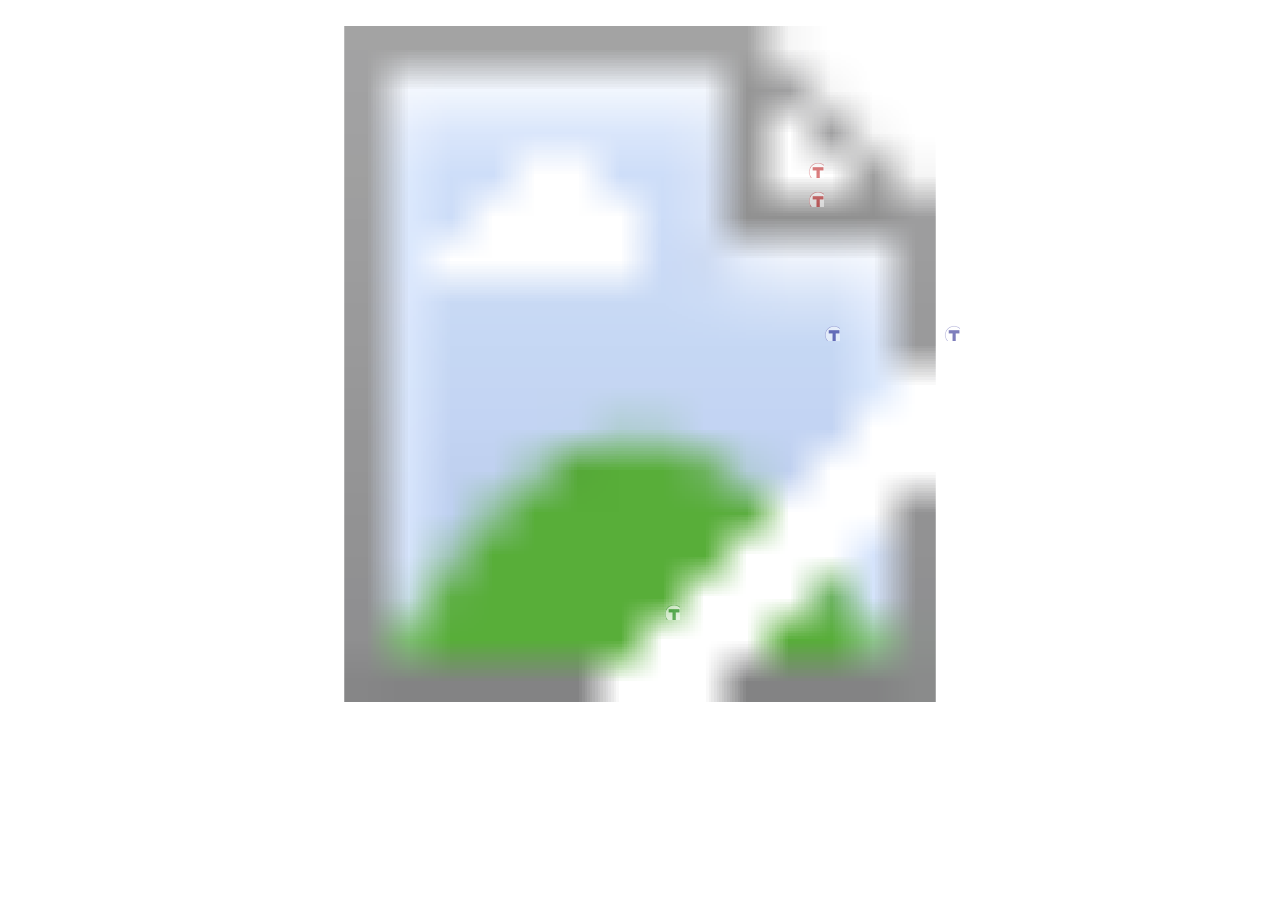
==== commit 8fc0eb00: "New map" ====
--- a/index.html
+++ b/index.html
@@ -1,3 +1,4 @@
+
 <!DOCTYPE html>
 
 <html>
@@ -141,7 +142,7 @@
 
 <!-- KUNGSTRÄDGÅRDEN -->
         <div id="click1" title="Kungsträdgården" alt="Kungsträdgården"  class="SC_Bullet bullet_1" data-showcase='{ 
-                    "coords" : "74%,45.7",
+                    "coords" : "88%,44",
                     "flicker_time":"1000,500",
                     "flicker_size":2.0,
                     "flicker_opacity":"0.5,1",
@@ -204,7 +205,7 @@
 
   <!-- T-CENTRALEN -->
  <div id="click2" title="T-Centralen" alt="T-Centralen" class="SC_Bullet bullet_2" data-showcase='{ 
-                    "coords" : "71%,45",
+                    "coords" : "73%,44",
                     "flicker_time":"1000,500",
                     "flicker_size":2.0,
                     "flicker_opacity":"0.5,1",
@@ -266,7 +267,7 @@
 
 <!-- STADION -->
 <div id="click3" title="Stadion" alt="Stadion" class="SC_Bullet bullet_4" data-showcase='{ 
-                    "coords" : "75.4%,40",
+                    "coords" : "71%,24.2",
                     "flicker_time":"1000,500",
                     "flicker_size":2.0,
                     "flicker_opacity":"0.5,1",
@@ -328,7 +329,7 @@
 
  <!-- TEKNISKA HÖGSKOLAN-->
 <div id="click4" title="Tekniska Högskolan" alt="Tekniska Högskolan" class="SC_Bullet bullet_3" data-showcase='{ 
-                    "coords" : "72%,37.5",
+                    "coords" : "71%,20",
                     "flicker_time":"1000,500",
                     "flicker_size":2.0,
                     "flicker_opacity":"0.5,1",
@@ -389,7 +390,7 @@
         </div> 
  <!-- HÖGDALEN -->
 <div id="click5" title="Högdalen" alt="Högdalen" class="SC_Bullet bullet_5" data-showcase='{ 
-                    "coords" : "66.5%,79",
+                    "coords" : "53%,85",
                     "flicker_time":"1000,500",
                     "flicker_size":2.0,
                     "flicker_opacity":"0.5,1",
@@ -451,8 +452,8 @@
     </div>
 
     <div id="content">
-        <object class="tree" data="metro_map.svg"  type="image/svg+xml" >
-            <embed class="tree" src="metro_map.svg"  type="image/svg+xml" />
+        <object class="tree" data="metro_map_simple.svg"  type="image/svg+xml" >
+            <embed class="tree" src="metro_map_simple.svg"  type="image/svg+xml" />
         </object>
 
     </div>
--- a/style.css
+++ b/style.css
@@ -298,6 +298,3 @@
 
 
 
-
-
-
